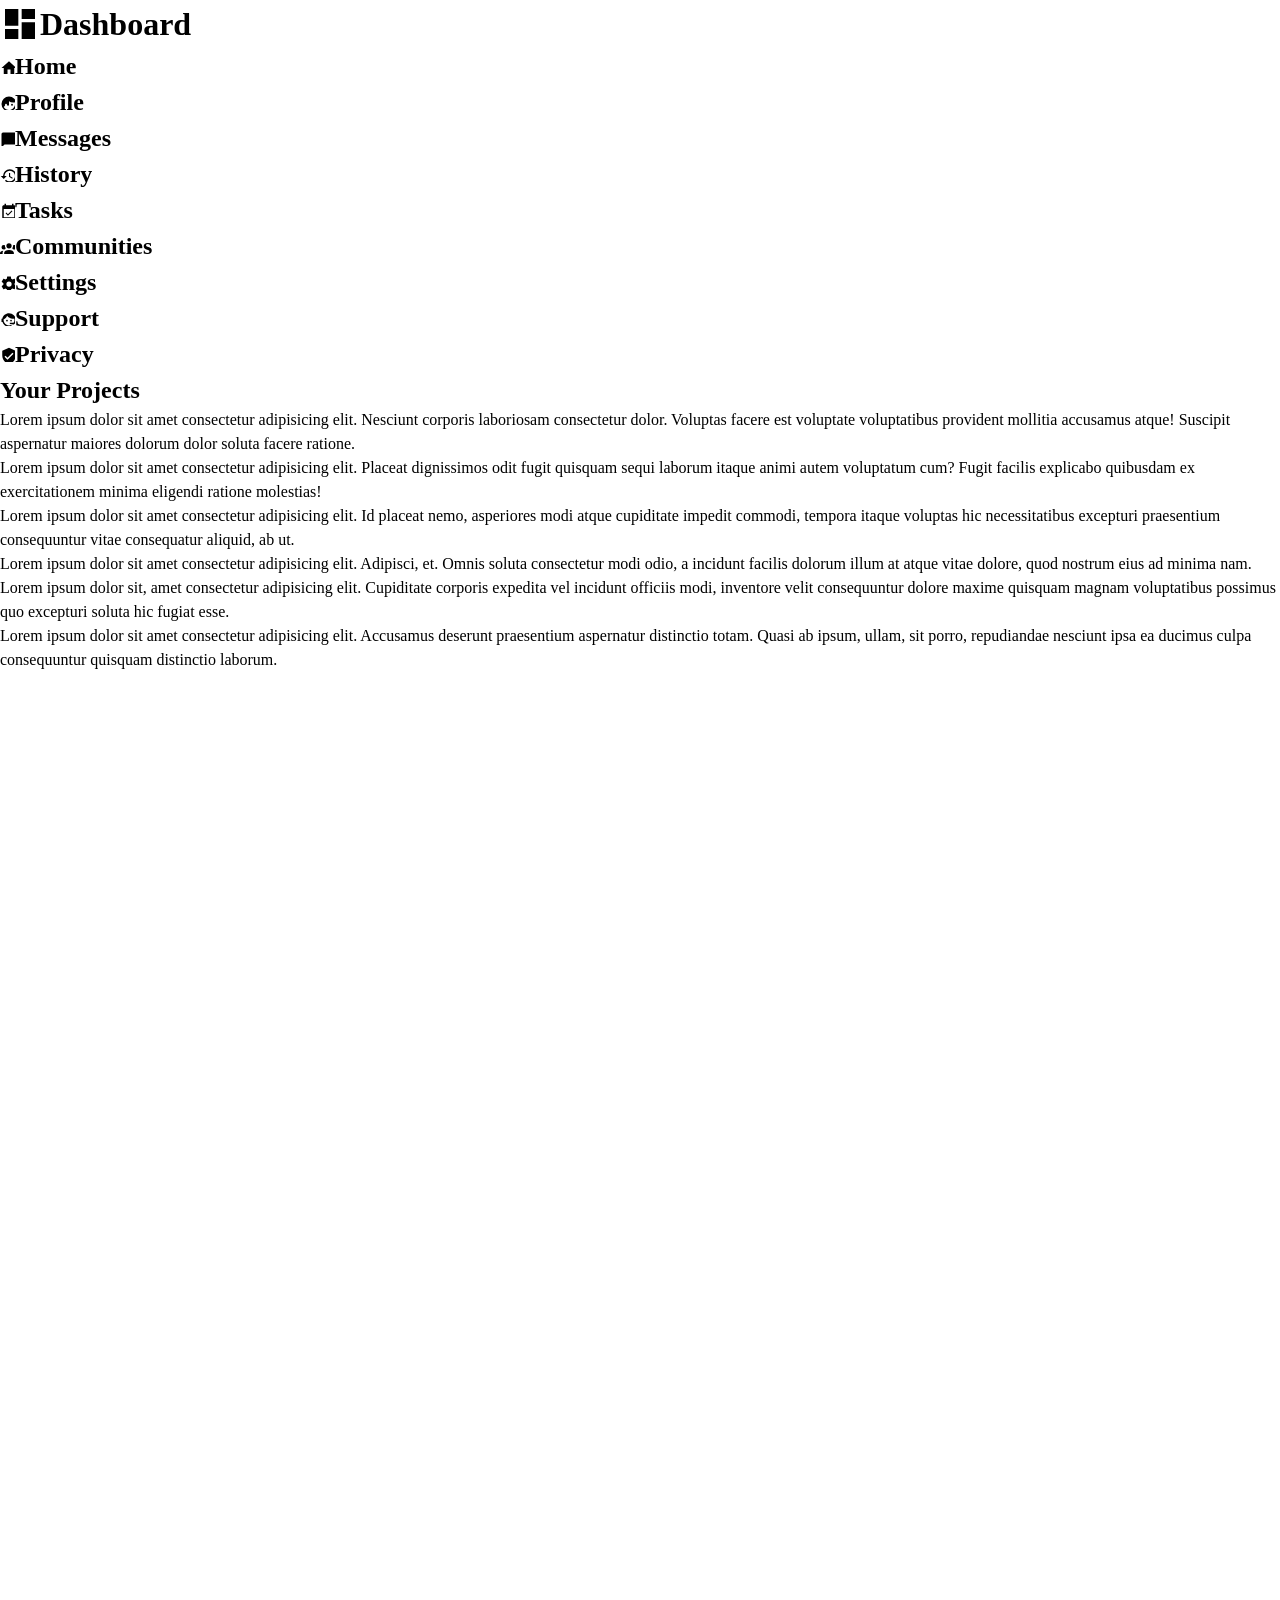
==== index.html @ d3def3c1 "Write sidebar html structure" ====
<!doctype html>
<html lang="en">
  <head>
    <meta charset="UTF-8" />
    <meta name="viewport" content="width=device-width, initial-scale=1.0" />
    <title>Admin Dashboard</title>
    <link rel="stylesheet" href="./styles/style.css" />
    <script src="scripts/script.js" defer></script>
  </head>
  <body>
    <div class="sidebar">
      <div>
        <svg
          viewBox="0 0 24 24"
          class="dashboard-icon"
          width="40px"
          height="40px"
        >
          <use href="#logo"></use>
        </svg>
        <h1>Dashboard</h1>
      </div>
      <div>
        <svg viewBox="0 0 20 20" class="icon" width="15px" height="15px">
          <use href="#home-icon"></use>
        </svg>
        <h2>Home</h2>
      </div>
      <div>
        <svg viewBox="0 0 20 20" class="icon" width="15px" height="15px">
          <use href="#profile-icon"></use>
        </svg>
        <h2>Profile</h2>
      </div>
      <div>
        <svg viewBox="0 0 20 20" class="icon" width="15px" height="15px">
          <use href="#messages-icon"></use>
        </svg>
        <h2>Messages</h2>
      </div>
      <div>
        <svg viewBox="0 0 20 20" class="icon" width="15px" height="15px">
          <use href="#history-icon"></use>
        </svg>
        <h2>History</h2>
      </div>
      <div>
        <svg viewBox="0 0 20 20" class="icon" width="15px" height="15px">
          <use href="#tasks-icon"></use>
        </svg>
        <h2>Tasks</h2>
      </div>
      <div>
        <svg viewBox="0 0 20 20" class="icon" width="15px" height="15px">
          <use href="#communities-icon"></use>
        </svg>
        <h2>Communities</h2>
      </div>
      <div>
        <svg viewBox="0 0 20 20" class="icon" width="15px" height="15px">
          <use href="#settings-icon"></use>
        </svg>
        <h2>Settings</h2>
      </div>
      <div>
        <svg viewBox="0 0 20 20" class="icon" width="15px" height="15px">
          <use href="#support-icon"></use>
        </svg>
        <h2>Support</h2>
      </div>
      <div>
        <svg viewBox="0 0 20 20" class="icon" width="15px" height="15px">
          <use href="#privacy-icon"></use>
        </svg>
        <h2>Privacy</h2>
      </div>
    </div>
    <div class="header"></div>
    <div class="main">
      <div class="left-side">
        <h2>Your Projects</h2>
        <div>
          Lorem ipsum dolor sit amet consectetur adipisicing elit. Nesciunt
          corporis laboriosam consectetur dolor. Voluptas facere est voluptate
          voluptatibus provident mollitia accusamus atque! Suscipit aspernatur
          maiores dolorum dolor soluta facere ratione.
        </div>
        <div>
          Lorem ipsum dolor sit amet consectetur adipisicing elit. Placeat
          dignissimos odit fugit quisquam sequi laborum itaque animi autem
          voluptatum cum? Fugit facilis explicabo quibusdam ex exercitationem
          minima eligendi ratione molestias!
        </div>
        <div>
          Lorem ipsum dolor sit amet consectetur adipisicing elit. Id placeat
          nemo, asperiores modi atque cupiditate impedit commodi, tempora itaque
          voluptas hic necessitatibus excepturi praesentium consequuntur vitae
          consequatur aliquid, ab ut.
        </div>
        <div>
          Lorem ipsum dolor sit amet consectetur adipisicing elit. Adipisci, et.
          Omnis soluta consectetur modi odio, a incidunt facilis dolorum illum
          at atque vitae dolore, quod nostrum eius ad minima nam.
        </div>
        <div>
          Lorem ipsum dolor sit, amet consectetur adipisicing elit. Cupiditate
          corporis expedita vel incidunt officiis modi, inventore velit
          consequuntur dolore maxime quisquam magnam voluptatibus possimus quo
          excepturi soluta hic fugiat esse.
        </div>
        <div>
          Lorem ipsum dolor sit amet consectetur adipisicing elit. Accusamus
          deserunt praesentium aspernatur distinctio totam. Quasi ab ipsum,
          ullam, sit porro, repudiandae nesciunt ipsa ea ducimus culpa
          consequuntur quisquam distinctio laborum.
        </div>
      </div>
      <div class="right-side"></div>
    </div>
    <svg xmlns="http://www.w3.org/2000/svg" viewBox="0 0 24 24">
      <defs>
        <path
          id="logo"
          d="M13,3V9H21V3M13,21H21V11H13M3,21H11V15H3M3,13H11V3H3V13Z"
        />
        <path d="M10,20V14H14V20H19V12H22L12,3L2,12H5V20H10Z" id="home-icon" />
        <path
          d="M12,2A10,10 0 0,0 2,12A10,10 0 0,0 12,22A10,10 0 0,0 22,12A10,10 0 0,0 12,2M12,8.39C13.57,9.4 15.42,10 17.42,10C18.2,10 18.95,9.91 19.67,9.74C19.88,10.45 20,11.21 20,12C20,16.41 16.41,20 12,20C9,20 6.39,18.34 5,15.89L6.75,14V13A1.25,1.25 0 0,1 8,11.75A1.25,1.25 0 0,1 9.25,13V14H12M16,11.75A1.25,1.25 0 0,0 14.75,13A1.25,1.25 0 0,0 16,14.25A1.25,1.25 0 0,0 17.25,13A1.25,1.25 0 0,0 16,11.75Z"
          id="profile-icon"
        />
        <path
          d="M20,2H4A2,2 0 0,0 2,4V22L6,18H20A2,2 0 0,0 22,16V4C22,2.89 21.1,2 20,2Z"
          id="messages-icon"
        />
        <path
          d="M13.5,8H12V13L16.28,15.54L17,14.33L13.5,12.25V8M13,3A9,9 0 0,0 4,12H1L4.96,16.03L9,12H6A7,7 0 0,1 13,5A7,7 0 0,1 20,12A7,7 0 0,1 13,19C11.07,19 9.32,18.21 8.06,16.94L6.64,18.36C8.27,20 10.5,21 13,21A9,9 0 0,0 22,12A9,9 0 0,0 13,3"
          id="history-icon"
        />
        <path
          d="M19,19H5V8H19M19,3H18V1H16V3H8V1H6V3H5C3.89,3 3,3.9 3,5V19A2,2 0 0,0 5,21H19A2,2 0 0,0 21,19V5A2,2 0 0,0 19,3M16.53,11.06L15.47,10L10.59,14.88L8.47,12.76L7.41,13.82L10.59,17L16.53,11.06Z"
          id="tasks-icon"
        />
        <path
          d="M12,5.5A3.5,3.5 0 0,1 15.5,9A3.5,3.5 0 0,1 12,12.5A3.5,3.5 0 0,1 8.5,9A3.5,3.5 0 0,1 12,5.5M5,8C5.56,8 6.08,8.15 6.53,8.42C6.38,9.85 6.8,11.27 7.66,12.38C7.16,13.34 6.16,14 5,14A3,3 0 0,1 2,11A3,3 0 0,1 5,8M19,8A3,3 0 0,1 22,11A3,3 0 0,1 19,14C17.84,14 16.84,13.34 16.34,12.38C17.2,11.27 17.62,9.85 17.47,8.42C17.92,8.15 18.44,8 19,8M5.5,18.25C5.5,16.18 8.41,14.5 12,14.5C15.59,14.5 18.5,16.18 18.5,18.25V20H5.5V18.25M0,20V18.5C0,17.11 1.89,15.94 4.45,15.6C3.86,16.28 3.5,17.22 3.5,18.25V20H0M24,20H20.5V18.25C20.5,17.22 20.14,16.28 19.55,15.6C22.11,15.94 24,17.11 24,18.5V20Z"
          id="communities-icon"
        />
        <path
          d="M12,15.5A3.5,3.5 0 0,1 8.5,12A3.5,3.5 0 0,1 12,8.5A3.5,3.5 0 0,1 15.5,12A3.5,3.5 0 0,1 12,15.5M19.43,12.97C19.47,12.65 19.5,12.33 19.5,12C19.5,11.67 19.47,11.34 19.43,11L21.54,9.37C21.73,9.22 21.78,8.95 21.66,8.73L19.66,5.27C19.54,5.05 19.27,4.96 19.05,5.05L16.56,6.05C16.04,5.66 15.5,5.32 14.87,5.07L14.5,2.42C14.46,2.18 14.25,2 14,2H10C9.75,2 9.54,2.18 9.5,2.42L9.13,5.07C8.5,5.32 7.96,5.66 7.44,6.05L4.95,5.05C4.73,4.96 4.46,5.05 4.34,5.27L2.34,8.73C2.21,8.95 2.27,9.22 2.46,9.37L4.57,11C4.53,11.34 4.5,11.67 4.5,12C4.5,12.33 4.53,12.65 4.57,12.97L2.46,14.63C2.27,14.78 2.21,15.05 2.34,15.27L4.34,18.73C4.46,18.95 4.73,19.03 4.95,18.95L7.44,17.94C7.96,18.34 8.5,18.68 9.13,18.93L9.5,21.58C9.54,21.82 9.75,22 10,22H14C14.25,22 14.46,21.82 14.5,21.58L14.87,18.93C15.5,18.67 16.04,18.34 16.56,17.94L19.05,18.95C19.27,19.03 19.54,18.95 19.66,18.73L21.66,15.27C21.78,15.05 21.73,14.78 21.54,14.63L19.43,12.97Z"
          id="settings-icon"
        />
        <path
          d="M18.72,14.76C19.07,13.91 19.26,13 19.26,12C19.26,11.28 19.15,10.59 18.96,9.95C18.31,10.1 17.63,10.18 16.92,10.18C13.86,10.18 11.15,8.67 9.5,6.34C8.61,8.5 6.91,10.26 4.77,11.22C4.73,11.47 4.73,11.74 4.73,12A7.27,7.27 0 0,0 12,19.27C13.05,19.27 14.06,19.04 14.97,18.63C15.54,19.72 15.8,20.26 15.78,20.26C14.14,20.81 12.87,21.08 12,21.08C9.58,21.08 7.27,20.13 5.57,18.42C4.53,17.38 3.76,16.11 3.33,14.73H2V10.18H3.09C3.93,6.04 7.6,2.92 12,2.92C14.4,2.92 16.71,3.87 18.42,5.58C19.69,6.84 20.54,8.45 20.89,10.18H22V14.67H22V14.69L22,14.73H21.94L18.38,18L13.08,17.4V15.73H17.91L18.72,14.76M9.27,11.77C9.57,11.77 9.86,11.89 10.07,12.11C10.28,12.32 10.4,12.61 10.4,12.91C10.4,13.21 10.28,13.5 10.07,13.71C9.86,13.92 9.57,14.04 9.27,14.04C8.64,14.04 8.13,13.54 8.13,12.91C8.13,12.28 8.64,11.77 9.27,11.77M14.72,11.77C15.35,11.77 15.85,12.28 15.85,12.91C15.85,13.54 15.35,14.04 14.72,14.04C14.09,14.04 13.58,13.54 13.58,12.91A1.14,1.14 0 0,1 14.72,11.77Z"
          id="support-icon"
        />
        <path
          d="M10,17L6,13L7.41,11.59L10,14.17L16.59,7.58L18,9M12,1L3,5V11C3,16.55 6.84,21.74 12,23C17.16,21.74 21,16.55 21,11V5L12,1Z"
          id="privacy-icon"
        />
      </defs>
    </svg>
  </body>
</html>
---- styles/style.css ----
/*
  Josh's Custom CSS Reset
  https://www.joshwcomeau.com/css/custom-css-reset/
*/

*,
*::before,
*::after {
  box-sizing: border-box;
}

*:not(dialog) {
  margin: 0;
}

@media (prefers-reduced-motion: no-preference) {
  html {
    interpolate-size: allow-keywords;
  }
}

body {
  line-height: 1.5;
  -webkit-font-smoothing: antialiased;
}

img,
picture,
video,
canvas,
svg {
  display: block;
  max-width: 100%;
}

input,
button,
textarea,
select {
  font: inherit;
}

p,
h1,
h2,
h3,
h4,
h5,
h6 {
  overflow-wrap: break-word;
  hyphens: auto;
}

p {
  text-wrap: pretty;
}

h1,
h2,
h3,
h4,
h5,
h6 {
  text-wrap: balance;
}

ul[role="list"],
ol[role="list"] {
  padding-inline: 0;
  list-style: none;
}

#root,
#__next {
  isolation: isolate;
}

.sidebar {
  div {
    display: flex;
    align-items: center;
  }
}
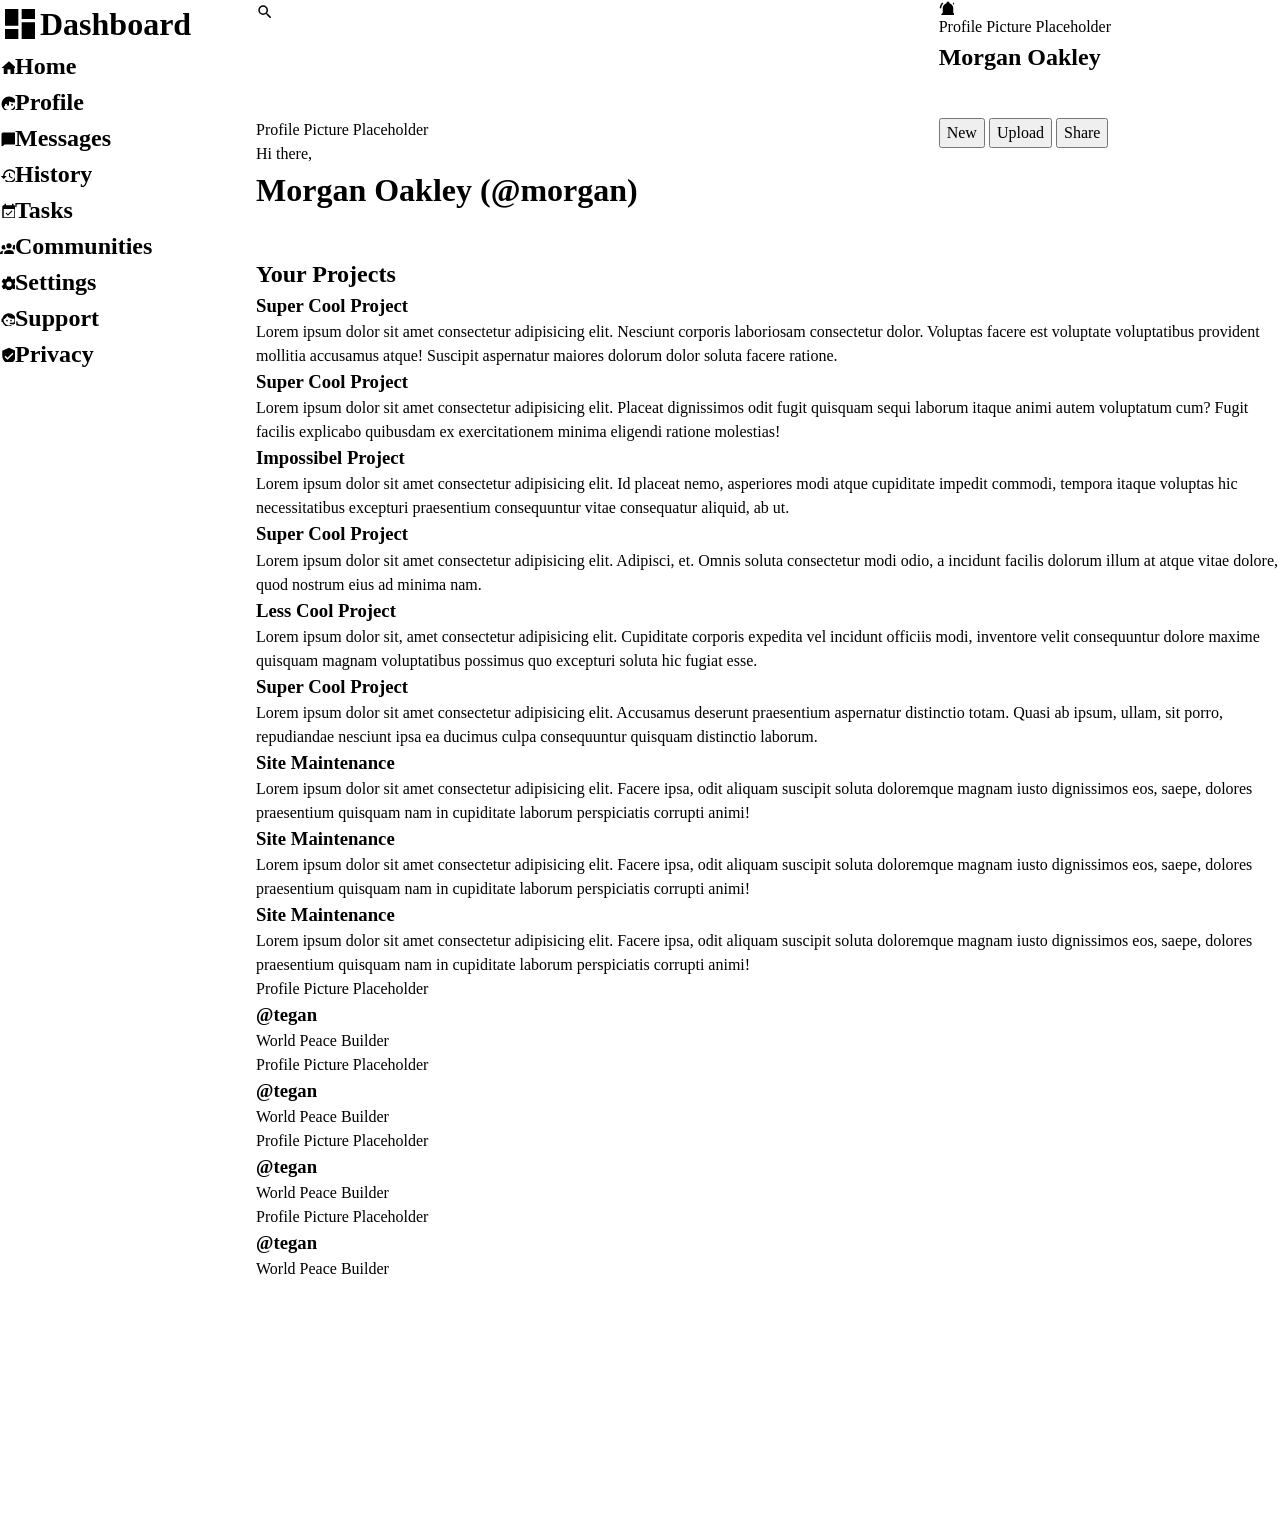
==== commit 715c785c: "Finish placing html elements" ====
--- a/index.html
+++ b/index.html
@@ -75,47 +75,110 @@
         <h2>Privacy</h2>
       </div>
     </div>
-    <div class="header"></div>
+    <div class="header">
+      <div>
+        <label for="search"
+          ><svg viewBox="0 0 20 20" width="15px" height="15px">
+            <use href="#magnify-icon"></use></svg></label
+        ><input type="search" id="search" />
+      </div>
+      <div>
+        <svg viewBox="0 0 20 20" width="15px" height="15px">
+          <use href="#notification-icon"></use>
+        </svg>
+        <div class="profile-picture-small">Profile Picture Placeholder</div>
+        <h2>Morgan Oakley</h2>
+      </div>
+      <div>
+        <div class="profile-picture-big">Profile Picture Placeholder</div>
+        <div>
+          <p>Hi there,
+            <h1>Morgan Oakley (@morgan)</h1>
+          </p>
+        </div>
+      </div>
+      <div>
+        <button type="button">New</button>
+        <button type="button">Upload</button>
+        <button type="button">Share</button>
+      </div>
+    </div>
     <div class="main">
-      <div class="left-side">
+      <div class="projects">
         <h2>Your Projects</h2>
         <div>
+          <h3>Super Cool Project</h3>
           Lorem ipsum dolor sit amet consectetur adipisicing elit. Nesciunt
           corporis laboriosam consectetur dolor. Voluptas facere est voluptate
           voluptatibus provident mollitia accusamus atque! Suscipit aspernatur
           maiores dolorum dolor soluta facere ratione.
         </div>
         <div>
+          <h3>Super Cool Project</h3>
           Lorem ipsum dolor sit amet consectetur adipisicing elit. Placeat
           dignissimos odit fugit quisquam sequi laborum itaque animi autem
           voluptatum cum? Fugit facilis explicabo quibusdam ex exercitationem
           minima eligendi ratione molestias!
         </div>
         <div>
+          <h3>Impossibel Project</h3>
           Lorem ipsum dolor sit amet consectetur adipisicing elit. Id placeat
           nemo, asperiores modi atque cupiditate impedit commodi, tempora itaque
           voluptas hic necessitatibus excepturi praesentium consequuntur vitae
           consequatur aliquid, ab ut.
         </div>
         <div>
+          <h3>Super Cool Project</h3>
           Lorem ipsum dolor sit amet consectetur adipisicing elit. Adipisci, et.
           Omnis soluta consectetur modi odio, a incidunt facilis dolorum illum
           at atque vitae dolore, quod nostrum eius ad minima nam.
         </div>
         <div>
+          <h3>Less Cool Project</h3>
           Lorem ipsum dolor sit, amet consectetur adipisicing elit. Cupiditate
           corporis expedita vel incidunt officiis modi, inventore velit
           consequuntur dolore maxime quisquam magnam voluptatibus possimus quo
           excepturi soluta hic fugiat esse.
         </div>
         <div>
+          <h3>Super Cool Project</h3>
           Lorem ipsum dolor sit amet consectetur adipisicing elit. Accusamus
           deserunt praesentium aspernatur distinctio totam. Quasi ab ipsum,
           ullam, sit porro, repudiandae nesciunt ipsa ea ducimus culpa
           consequuntur quisquam distinctio laborum.
         </div>
       </div>
-      <div class="right-side"></div>
+        <div class="Announcements">
+          <div><h3>Site Maintenance</h3>
+          <p>Lorem ipsum dolor sit amet consectetur adipisicing elit. Facere ipsa, odit aliquam suscipit soluta doloremque magnam iusto dignissimos eos, saepe, dolores praesentium quisquam nam in cupiditate laborum perspiciatis corrupti animi!</p></div>
+          <div><h3>Site Maintenance</h3>
+          <p>Lorem ipsum dolor sit amet consectetur adipisicing elit. Facere ipsa, odit aliquam suscipit soluta doloremque magnam iusto dignissimos eos, saepe, dolores praesentium quisquam nam in cupiditate laborum perspiciatis corrupti animi!</p></div>
+        <div><h3>Site Maintenance</h3>
+          <p>Lorem ipsum dolor sit amet consectetur adipisicing elit. Facere ipsa, odit aliquam suscipit soluta doloremque magnam iusto dignissimos eos, saepe, dolores praesentium quisquam nam in cupiditate laborum perspiciatis corrupti animi!</p></div>
+        </div>
+        <div class="Trending">
+          <div>
+            <div class="profile-picture-small">Profile Picture Placeholder</div>
+            <h3>@tegan</h3>
+            <p>World Peace Builder</p>
+          </div>
+          <div>
+            <div class="profile-picture-small">Profile Picture Placeholder</div>
+            <h3>@tegan</h3>
+            <p>World Peace Builder</p>
+          </div>
+          <div>
+            <div class="profile-picture-small">Profile Picture Placeholder</div>
+            <h3>@tegan</h3>
+            <p>World Peace Builder</p>
+          </div>
+          <div>
+            <div class="profile-picture-small">Profile Picture Placeholder</div>
+            <h3>@tegan</h3>
+            <p>World Peace Builder</p>
+          </div>
+        </div>
+      <div class="reccomendations"></div>
     </div>
     <svg xmlns="http://www.w3.org/2000/svg" viewBox="0 0 24 24">
       <defs>
@@ -155,6 +218,14 @@
         <path
           d="M10,17L6,13L7.41,11.59L10,14.17L16.59,7.58L18,9M12,1L3,5V11C3,16.55 6.84,21.74 12,23C17.16,21.74 21,16.55 21,11V5L12,1Z"
           id="privacy-icon"
+        />
+        <path
+          d="M21,19V20H3V19L5,17V11C5,7.9 7.03,5.17 10,4.29C10,4.19 10,4.1 10,4A2,2 0 0,1 12,2A2,2 0 0,1 14,4C14,4.1 14,4.19 14,4.29C16.97,5.17 19,7.9 19,11V17L21,19M14,21A2,2 0 0,1 12,23A2,2 0 0,1 10,21M19.75,3.19L18.33,4.61C20.04,6.3 21,8.6 21,11H23C23,8.07 21.84,5.25 19.75,3.19M1,11H3C3,8.6 3.96,6.3 5.67,4.61L4.25,3.19C2.16,5.25 1,8.07 1,11Z"
+          id="notification-icon"
+        />
+        <path
+          d="M9.5,3A6.5,6.5 0 0,1 16,9.5C16,11.11 15.41,12.59 14.44,13.73L14.71,14H15.5L20.5,19L19,20.5L14,15.5V14.71L13.73,14.44C12.59,15.41 11.11,16 9.5,16A6.5,6.5 0 0,1 3,9.5A6.5,6.5 0 0,1 9.5,3M9.5,5C7,5 5,7 5,9.5C5,12 7,14 9.5,14C12,14 14,12 14,9.5C14,7 12,5 9.5,5Z"
+          id="magnify-icon"
         />
       </defs>
     </svg>
--- a/styles/style.css
+++ b/styles/style.css
@@ -2,6 +2,8 @@
   Josh's Custom CSS Reset
   https://www.joshwcomeau.com/css/custom-css-reset/
 */
+:root {
+}
 
 *,
 *::before,
@@ -75,9 +77,39 @@
   isolation: isolate;
 }
 
+body {
+  display: grid;
+  grid-template: 1fr 4fr / 1fr 4fr;
+  grid-template-areas:
+    "sidebar header"
+    "sidebar main";
+}
+
+.header {
+  grid-area: header;
+  display: grid;
+  grid-template-columns: 2fr 1fr;
+  input[type="search"] {
+    width: 60%;
+    border-radius: 1rem;
+    outline: none;
+    border: none;
+    background-color:;
+  }
+  label {
+    display: inline-block;
+    margin-right: 10px;
+  }
+}
+
 .sidebar {
+  grid-area: sidebar;
   div {
     display: flex;
     align-items: center;
   }
 }
+
+.main {
+  grid-area: main;
+}
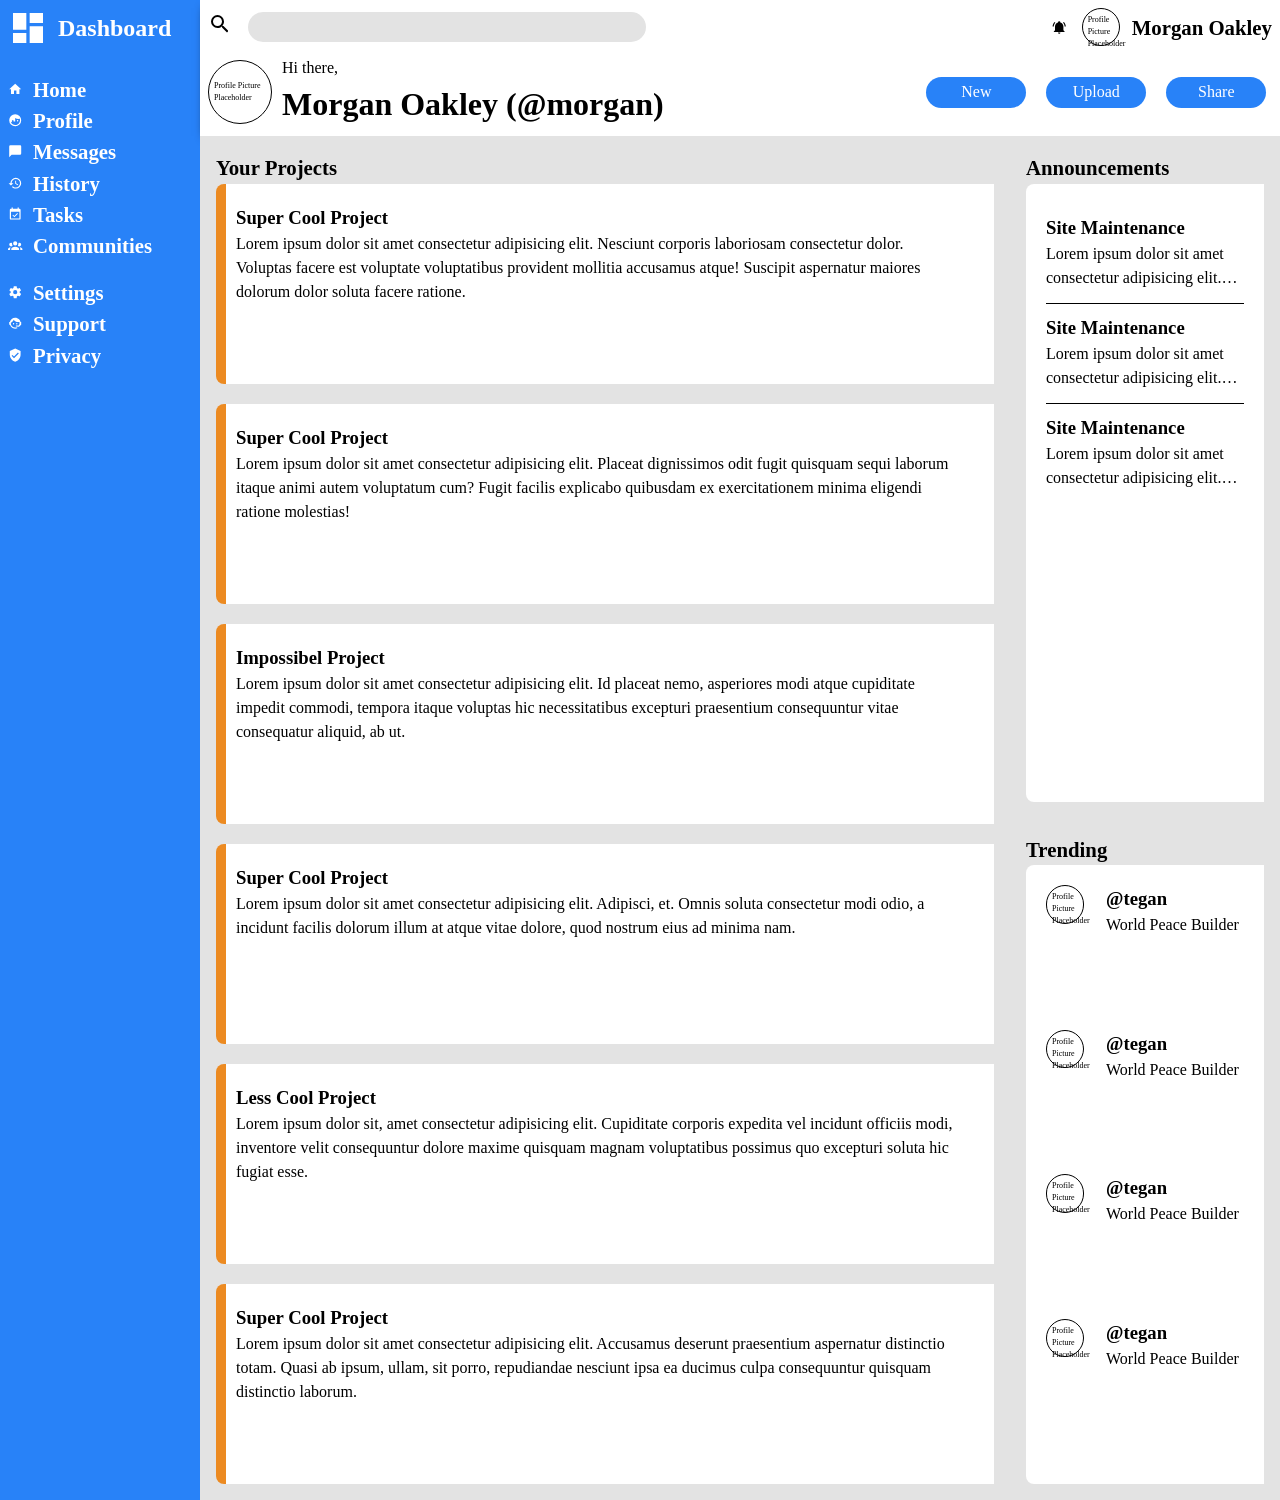
==== commit 8628ace2: "Finish styling project" ====
--- a/index.html
+++ b/index.html
@@ -10,80 +10,86 @@
   <body>
     <div class="sidebar">
       <div>
-        <svg
-          viewBox="0 0 24 24"
-          class="dashboard-icon"
-          width="40px"
-          height="40px"
-        >
-          <use href="#logo"></use>
-        </svg>
-        <h1>Dashboard</h1>
-      </div>
-      <div>
-        <svg viewBox="0 0 20 20" class="icon" width="15px" height="15px">
-          <use href="#home-icon"></use>
-        </svg>
-        <h2>Home</h2>
-      </div>
-      <div>
-        <svg viewBox="0 0 20 20" class="icon" width="15px" height="15px">
-          <use href="#profile-icon"></use>
-        </svg>
-        <h2>Profile</h2>
-      </div>
-      <div>
-        <svg viewBox="0 0 20 20" class="icon" width="15px" height="15px">
-          <use href="#messages-icon"></use>
-        </svg>
-        <h2>Messages</h2>
-      </div>
-      <div>
-        <svg viewBox="0 0 20 20" class="icon" width="15px" height="15px">
-          <use href="#history-icon"></use>
-        </svg>
-        <h2>History</h2>
-      </div>
-      <div>
-        <svg viewBox="0 0 20 20" class="icon" width="15px" height="15px">
-          <use href="#tasks-icon"></use>
-        </svg>
-        <h2>Tasks</h2>
-      </div>
-      <div>
-        <svg viewBox="0 0 20 20" class="icon" width="15px" height="15px">
-          <use href="#communities-icon"></use>
-        </svg>
-        <h2>Communities</h2>
-      </div>
-      <div>
-        <svg viewBox="0 0 20 20" class="icon" width="15px" height="15px">
-          <use href="#settings-icon"></use>
-        </svg>
-        <h2>Settings</h2>
-      </div>
-      <div>
-        <svg viewBox="0 0 20 20" class="icon" width="15px" height="15px">
-          <use href="#support-icon"></use>
-        </svg>
-        <h2>Support</h2>
-      </div>
-      <div>
-        <svg viewBox="0 0 20 20" class="icon" width="15px" height="15px">
-          <use href="#privacy-icon"></use>
-        </svg>
-        <h2>Privacy</h2>
+        <div>
+          <svg
+            viewBox="0 0 24 24"
+            class="dashboard-icon"
+            width="40px"
+            height="40px"
+          >
+            <use href="#logo"></use>
+          </svg>
+          <h1>Dashboard</h1>
+        </div>
+      </div>
+      <div>
+        <div>
+          <svg viewBox="0 0 25 25" class="icon" width="15px" height="15px">
+            <use href="#home-icon"></use>
+          </svg>
+          <h2>Home</h2>
+        </div>
+        <div>
+          <svg viewBox="0 0 25 25" class="icon" width="15px" height="15px">
+            <use href="#profile-icon"></use>
+          </svg>
+          <h2>Profile</h2>
+        </div>
+        <div>
+          <svg viewBox="0 0 25 25" class="icon" width="15px" height="15px">
+            <use href="#messages-icon"></use>
+          </svg>
+          <h2>Messages</h2>
+        </div>
+        <div>
+          <svg viewBox="0 0 25 25" class="icon" width="15px" height="15px">
+            <use href="#history-icon"></use>
+          </svg>
+          <h2>History</h2>
+        </div>
+        <div>
+          <svg viewBox="0 0 25 25" class="icon" width="15px" height="15px">
+            <use href="#tasks-icon"></use>
+          </svg>
+          <h2>Tasks</h2>
+        </div>
+        <div>
+          <svg viewBox="0 0 25 25" class="icon" width="15px" height="15px">
+            <use href="#communities-icon"></use>
+          </svg>
+          <h2>Communities</h2>
+        </div>
+      </div>
+      <div>
+        <div>
+          <svg viewBox="0 0 25 25" class="icon" width="15px" height="15px">
+            <use href="#settings-icon"></use>
+          </svg>
+          <h2>Settings</h2>
+        </div>
+        <div>
+          <svg viewBox="0 0 25 25" class="icon" width="15px" height="15px">
+            <use href="#support-icon"></use>
+          </svg>
+          <h2>Support</h2>
+        </div>
+        <div>
+          <svg viewBox="0 0 25 25" class="icon" width="15px" height="15px">
+            <use href="#privacy-icon"></use>
+          </svg>
+          <h2>Privacy</h2>
+        </div>
       </div>
     </div>
     <div class="header">
-      <div>
+      <div class="search-div">
         <label for="search"
-          ><svg viewBox="0 0 20 20" width="15px" height="15px">
+          ><svg viewBox="0 0 20 30" width="20px" height="30px">
             <use href="#magnify-icon"></use></svg></label
         ><input type="search" id="search" />
       </div>
-      <div>
-        <svg viewBox="0 0 20 20" width="15px" height="15px">
+      <div class="header-notif-profile-section">
+        <svg viewBox="0 0 25 25" width="15px" height="15px">
           <use href="#notification-icon"></use>
         </svg>
         <div class="profile-picture-small">Profile Picture Placeholder</div>
@@ -97,90 +103,106 @@
           </p>
         </div>
       </div>
-      <div>
+      <div class="header-button-section">
         <button type="button">New</button>
         <button type="button">Upload</button>
         <button type="button">Share</button>
       </div>
     </div>
     <div class="main">
-      <div class="projects">
+      <div class="projects-section">
         <h2>Your Projects</h2>
-        <div>
-          <h3>Super Cool Project</h3>
-          Lorem ipsum dolor sit amet consectetur adipisicing elit. Nesciunt
-          corporis laboriosam consectetur dolor. Voluptas facere est voluptate
-          voluptatibus provident mollitia accusamus atque! Suscipit aspernatur
-          maiores dolorum dolor soluta facere ratione.
-        </div>
-        <div>
-          <h3>Super Cool Project</h3>
-          Lorem ipsum dolor sit amet consectetur adipisicing elit. Placeat
-          dignissimos odit fugit quisquam sequi laborum itaque animi autem
-          voluptatum cum? Fugit facilis explicabo quibusdam ex exercitationem
-          minima eligendi ratione molestias!
-        </div>
-        <div>
-          <h3>Impossibel Project</h3>
-          Lorem ipsum dolor sit amet consectetur adipisicing elit. Id placeat
-          nemo, asperiores modi atque cupiditate impedit commodi, tempora itaque
-          voluptas hic necessitatibus excepturi praesentium consequuntur vitae
-          consequatur aliquid, ab ut.
-        </div>
-        <div>
-          <h3>Super Cool Project</h3>
-          Lorem ipsum dolor sit amet consectetur adipisicing elit. Adipisci, et.
-          Omnis soluta consectetur modi odio, a incidunt facilis dolorum illum
-          at atque vitae dolore, quod nostrum eius ad minima nam.
-        </div>
-        <div>
-          <h3>Less Cool Project</h3>
-          Lorem ipsum dolor sit, amet consectetur adipisicing elit. Cupiditate
-          corporis expedita vel incidunt officiis modi, inventore velit
-          consequuntur dolore maxime quisquam magnam voluptatibus possimus quo
-          excepturi soluta hic fugiat esse.
-        </div>
-        <div>
-          <h3>Super Cool Project</h3>
-          Lorem ipsum dolor sit amet consectetur adipisicing elit. Accusamus
-          deserunt praesentium aspernatur distinctio totam. Quasi ab ipsum,
-          ullam, sit porro, repudiandae nesciunt ipsa ea ducimus culpa
-          consequuntur quisquam distinctio laborum.
-        </div>
-      </div>
-        <div class="Announcements">
-          <div><h3>Site Maintenance</h3>
-          <p>Lorem ipsum dolor sit amet consectetur adipisicing elit. Facere ipsa, odit aliquam suscipit soluta doloremque magnam iusto dignissimos eos, saepe, dolores praesentium quisquam nam in cupiditate laborum perspiciatis corrupti animi!</p></div>
-          <div><h3>Site Maintenance</h3>
-          <p>Lorem ipsum dolor sit amet consectetur adipisicing elit. Facere ipsa, odit aliquam suscipit soluta doloremque magnam iusto dignissimos eos, saepe, dolores praesentium quisquam nam in cupiditate laborum perspiciatis corrupti animi!</p></div>
-        <div><h3>Site Maintenance</h3>
-          <p>Lorem ipsum dolor sit amet consectetur adipisicing elit. Facere ipsa, odit aliquam suscipit soluta doloremque magnam iusto dignissimos eos, saepe, dolores praesentium quisquam nam in cupiditate laborum perspiciatis corrupti animi!</p></div>
-        </div>
-        <div class="Trending">
-          <div>
-            <div class="profile-picture-small">Profile Picture Placeholder</div>
-            <h3>@tegan</h3>
-            <p>World Peace Builder</p>
-          </div>
-          <div>
-            <div class="profile-picture-small">Profile Picture Placeholder</div>
-            <h3>@tegan</h3>
-            <p>World Peace Builder</p>
-          </div>
-          <div>
-            <div class="profile-picture-small">Profile Picture Placeholder</div>
-            <h3>@tegan</h3>
-            <p>World Peace Builder</p>
-          </div>
-          <div>
-            <div class="profile-picture-small">Profile Picture Placeholder</div>
-            <h3>@tegan</h3>
-            <p>World Peace Builder</p>
+        <div class="projects">
+          <div>
+            <h3>Super Cool Project</h3>
+            Lorem ipsum dolor sit amet consectetur adipisicing elit. Nesciunt
+            corporis laboriosam consectetur dolor. Voluptas facere est voluptate
+            voluptatibus provident mollitia accusamus atque! Suscipit aspernatur
+            maiores dolorum dolor soluta facere ratione.
+          </div>
+          <div>
+            <h3>Super Cool Project</h3>
+            Lorem ipsum dolor sit amet consectetur adipisicing elit. Placeat
+            dignissimos odit fugit quisquam sequi laborum itaque animi autem
+            voluptatum cum? Fugit facilis explicabo quibusdam ex exercitationem
+            minima eligendi ratione molestias!
+          </div>
+          <div>
+            <h3>Impossibel Project</h3>
+            Lorem ipsum dolor sit amet consectetur adipisicing elit. Id placeat
+            nemo, asperiores modi atque cupiditate impedit commodi, tempora itaque
+            voluptas hic necessitatibus excepturi praesentium consequuntur vitae
+            consequatur aliquid, ab ut.
+          </div>
+          <div>
+            <h3>Super Cool Project</h3>
+            Lorem ipsum dolor sit amet consectetur adipisicing elit. Adipisci, et.
+            Omnis soluta consectetur modi odio, a incidunt facilis dolorum illum
+            at atque vitae dolore, quod nostrum eius ad minima nam.
+          </div>
+          <div>
+            <h3>Less Cool Project</h3>
+            Lorem ipsum dolor sit, amet consectetur adipisicing elit. Cupiditate
+            corporis expedita vel incidunt officiis modi, inventore velit
+            consequuntur dolore maxime quisquam magnam voluptatibus possimus quo
+            excepturi soluta hic fugiat esse.
+          </div>
+          <div>
+            <h3>Super Cool Project</h3>
+            Lorem ipsum dolor sit amet consectetur adipisicing elit. Accusamus
+            deserunt praesentium aspernatur distinctio totam. Quasi ab ipsum,
+            ullam, sit porro, repudiandae nesciunt ipsa ea ducimus culpa
+            consequuntur quisquam distinctio laborum.
+          </div>
+        </div>
+      </div>
+        <div class="announcements-section">
+          <h2>Announcements</h2>
+          <div class="announcements">
+            <div><h3>Site Maintenance</h3>
+            <p>Lorem ipsum dolor sit amet consectetur adipisicing elit. Facere ipsa, odit aliquam suscipit soluta doloremque magnam iusto dignissimos eos, saepe, dolores praesentium quisquam nam in cupiditate laborum perspiciatis corrupti animi!</p></div>
+            <div><h3>Site Maintenance</h3>
+            <p>Lorem ipsum dolor sit amet consectetur adipisicing elit. Facere ipsa, odit aliquam suscipit soluta doloremque magnam iusto dignissimos eos, saepe, dolores praesentium quisquam nam in cupiditate laborum perspiciatis corrupti animi!</p></div>
+            <div><h3>Site Maintenance</h3>
+            <p>Lorem ipsum dolor sit amet consectetur adipisicing elit. Facere ipsa, odit aliquam suscipit soluta doloremque magnam iusto dignissimos eos, saepe, dolores praesentium quisquam nam in cupiditate laborum perspiciatis corrupti animi!</p></div>
+          </div>
+        </div>
+        <div class="trending-section">
+          <h2>Trending</h2>
+          <div class="trending">
+            <div>
+              <div class="profile-picture-small">Profile Picture Placeholder</div>
+              <div>
+                <h3>@tegan</h3>
+                <p>World Peace Builder</p>
+              </div>
+            </div>
+            <div>
+              <div class="profile-picture-small">Profile Picture Placeholder</div>
+              <div>
+                <h3>@tegan</h3>
+                <p>World Peace Builder</p>
+              </div>
+            </div>
+            <div>
+              <div class="profile-picture-small">Profile Picture Placeholder</div>
+              <div>
+                <h3>@tegan</h3>
+                <p>World Peace Builder</p>
+              </div>
+            </div>
+            <div>
+              <div class="profile-picture-small">Profile Picture Placeholder</div>
+              <div>
+                <h3>@tegan</h3>
+                <p>World Peace Builder</p>
+              </div>
+            </div>
           </div>
         </div>
       <div class="reccomendations"></div>
     </div>
-    <svg xmlns="http://www.w3.org/2000/svg" viewBox="0 0 24 24">
+    <svg xmlns="http://www.w3.org/2000/svg">
       <defs>
         <path
           id="logo"
--- a/styles/style.css
+++ b/styles/style.css
@@ -3,6 +3,17 @@
   https://www.joshwcomeau.com/css/custom-css-reset/
 */
 :root {
+  --rounded-corners: 1rem;
+  --color-grey: #e3e3e3;
+  --color-white: #ffffff;
+  --color-black: #000000;
+  --color-blue: #2882f8;
+  --color-light-blue: #68a9fd;
+  --color-orange: #ec8a21;
+  --elem-padding: 0.2rem;
+  --box-padding: 0.5rem;
+  --fs-big: clamp(1.2rem, 1rem + 0.8vw, 1.5rem);
+  --fs-medium: clamp(1rem, 0.8rem + 0.8vw, 1.3rem);
 }
 
 *,
@@ -79,37 +90,183 @@
 
 body {
   display: grid;
-  grid-template: 1fr 4fr / 1fr 4fr;
+  grid-template: auto 1fr / 200px 1fr;
   grid-template-areas:
     "sidebar header"
     "sidebar main";
 }
 
 .header {
+  padding: var(--box-padding);
   grid-area: header;
   display: grid;
-  grid-template-columns: 2fr 1fr;
+  grid-template-columns: minmax(300px, 2fr) 1fr;
+  gap: 10px;
+  align-items: center;
+  box-shadow: 2px 4px 10px -4px var(--color-black);
+  .search-div {
+    display: grid;
+    grid-template-columns: 20px 1fr;
+    align-items: center;
+    justify-content: start;
+    gap: 20px;
+  }
   input[type="search"] {
     width: 60%;
     border-radius: 1rem;
+    border: none;
+    background-color: var(--color-grey);
+    padding: var(--elem-padding);
+    color: var(--color-white);
+  }
+  input[type="search"]:focus {
+    border: 2px solid var(--color-black);
     outline: none;
-    border: none;
-    background-color:;
-  }
-  label {
-    display: inline-block;
-    margin-right: 10px;
+  }
+  .header-notif-profile-section {
+    display: grid;
+    grid-template-columns: 20px 40px max-content;
+    align-items: center;
+    justify-content: end;
+    gap: 10px;
+  }
+  .header-notif-profile-section + div {
+    display: grid;
+    grid-template-columns: repeat(auto-fit, minmax(50px, auto));
+    align-items: center;
+    justify-content: start;
+    gap: 10px;
+  }
+  .header-button-section {
+    display: grid;
+    align-content: center;
+    justify-content: center;
+    gap: 20px;
+    grid-template-columns: repeat(3, minmax(50px, 100px));
+    button {
+      background-color: var(--color-blue);
+      color: var(--color-white);
+      border-radius: 1rem;
+      outline: none;
+      border: none;
+      padding: var(--elem-padding);
+    }
+    button:hover {
+      background-color: var(--color-light-blue);
+    }
   }
 }
 
 .sidebar {
+  background-color: var(--color-blue);
   grid-area: sidebar;
-  div {
+  color: var(--color-white);
+  display: grid;
+  row-gap: 1rem;
+  grid-template-rows: 50px max-content max-content;
+  padding: var(--box-padding);
+  div > div {
     display: flex;
     align-items: center;
+    gap: 10px;
+  }
+  svg {
+    fill: var(--color-white);
+  }
+
+  h1 {
+    font-size: var(--fs-big);
   }
 }
 
 .main {
   grid-area: main;
-}
+  display: grid;
+  grid-template: 1fr 1fr / 3fr 1fr;
+  background-color: var(--color-grey);
+  .projects-section {
+    grid-area: 1 / 1 / -1 / 2;
+    .projects {
+      display: grid;
+      grid-template-columns: repeat(auto-fit, minmax(400px, 1fr));
+      grid-auto-rows: minmax(200px, 1fr);
+      gap: 20px;
+      > div {
+        border-left: 10px solid var(--color-orange);
+        padding: 20px 40px 0px 10px;
+        border-top-left-radius: 0.5rem;
+        border-bottom-left-radius: 0.5rem;
+        background-color: var(--color-white);
+      }
+    }
+  }
+  .announcements-section,
+  .projects-section,
+  .trending-section {
+    display: grid;
+    grid-template-rows: calc(0.6vh + var(--fs-medium)) 1fr;
+    gap: 5px;
+    padding: 1rem;
+  }
+
+  .announcements {
+    display: grid;
+    grid-template-rows: repeat(3, 100px);
+    div {
+      padding: 10px 0;
+      p {
+        display: -webkit-box;
+        -webkit-line-clamp: 2; /* počet řádků */
+        -webkit-box-orient: vertical;
+        overflow: hidden;
+      }
+    }
+    div:not(div:last-child) {
+      border-bottom: 0.8px solid var(--color-black);
+    }
+  }
+
+  .trending,
+  .announcements {
+    border-top-left-radius: 0.5rem;
+    border-bottom-left-radius: 0.5rem;
+    background-color: var(--color-white);
+    padding: 20px;
+  }
+
+  .trending {
+    display: grid;
+    grid-template-rows: repeat(4, 1fr);
+    > div {
+      display: grid;
+      grid-template-columns: 40px 1fr;
+      gap: 20px;
+    }
+  }
+}
+
+.profile-picture-small,
+.profile-picture-big {
+  border: 1px solid var(--color-black);
+  border-radius: 100%;
+  width: 3vw;
+  height: 3vw;
+  font-size: 0.5rem;
+  display: grid;
+  align-items: center;
+  justify-items: center;
+  padding: 5px;
+}
+
+div.profile-picture-big {
+  width: 5vw;
+  height: 5vw;
+}
+
+h2 {
+  font-size: var(--fs-medium);
+}
+
+body > svg:last-child {
+  display: none;
+}
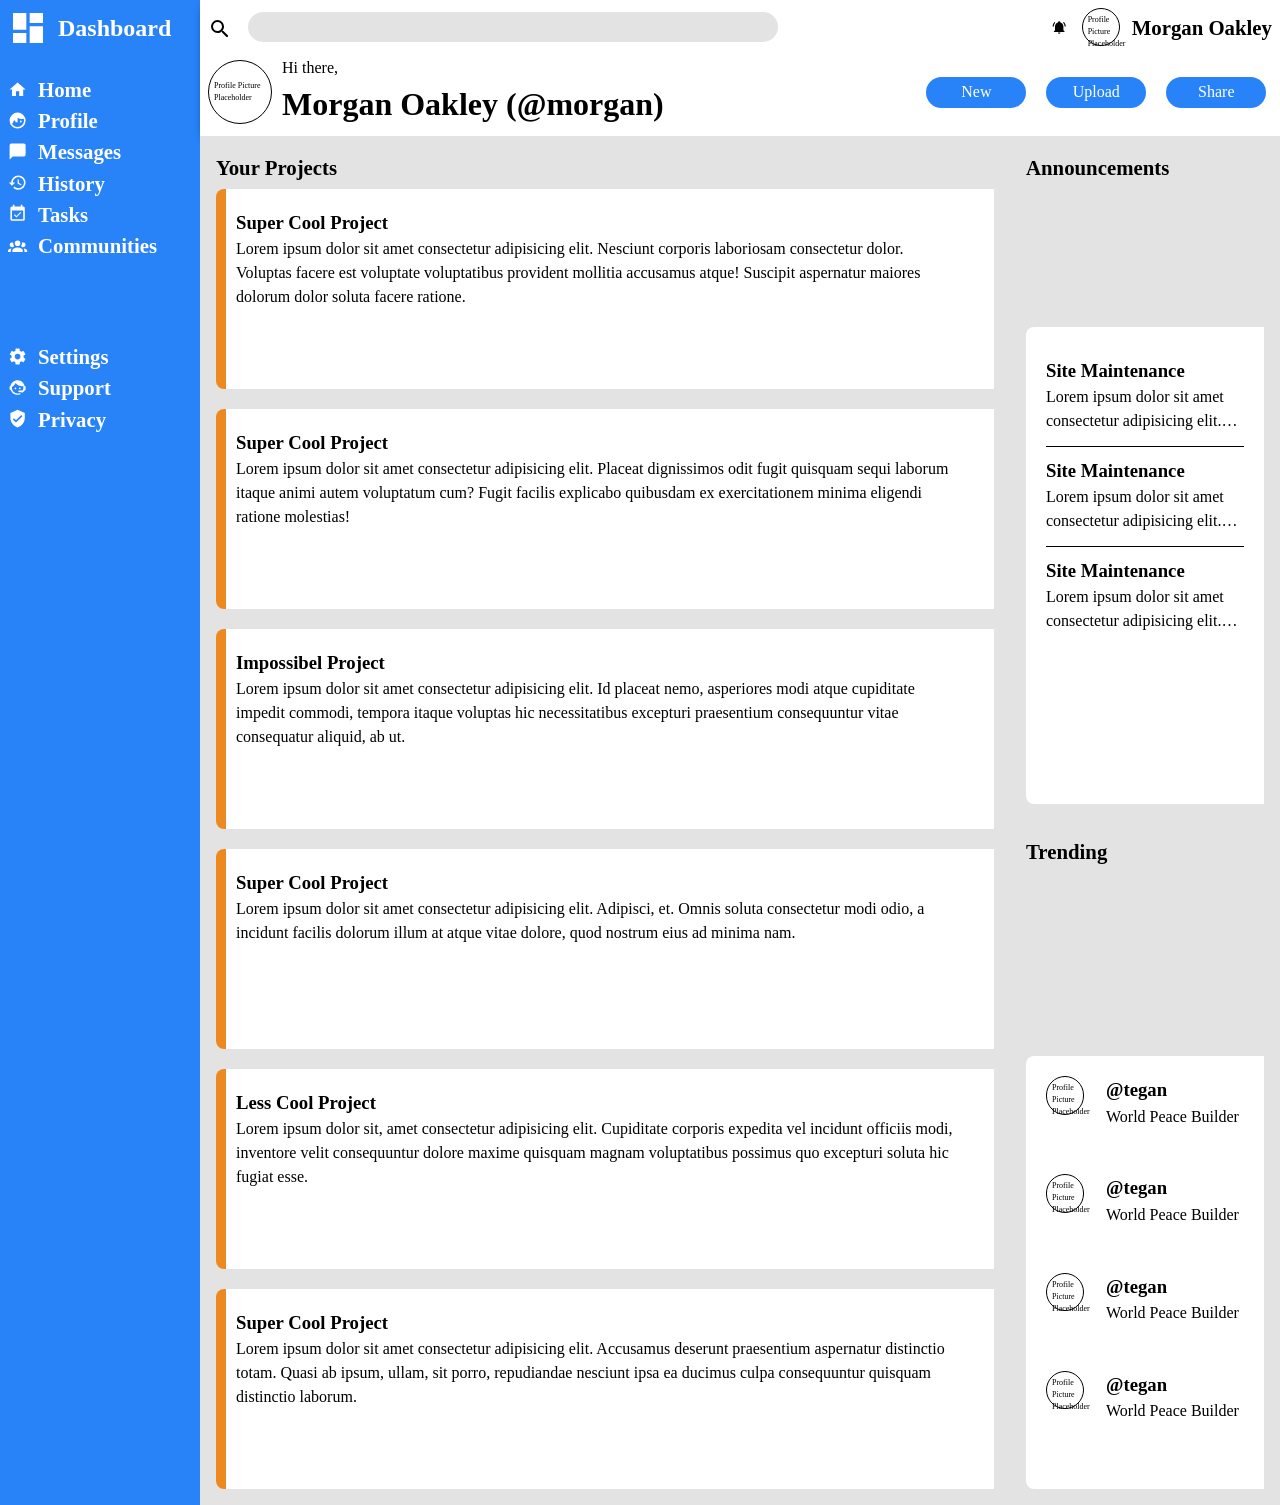
==== commit 04534eee: "Center label svg and make bigger icons" ====
--- a/index.html
+++ b/index.html
@@ -24,37 +24,37 @@
       </div>
       <div>
         <div>
-          <svg viewBox="0 0 25 25" class="icon" width="15px" height="15px">
+          <svg viewBox="0 0 25 25" class="icon">
             <use href="#home-icon"></use>
           </svg>
           <h2>Home</h2>
         </div>
         <div>
-          <svg viewBox="0 0 25 25" class="icon" width="15px" height="15px">
+          <svg viewBox="0 0 25 25" class="icon">
             <use href="#profile-icon"></use>
           </svg>
           <h2>Profile</h2>
         </div>
         <div>
-          <svg viewBox="0 0 25 25" class="icon" width="15px" height="15px">
+          <svg viewBox="0 0 25 25" class="icon">
             <use href="#messages-icon"></use>
           </svg>
           <h2>Messages</h2>
         </div>
         <div>
-          <svg viewBox="0 0 25 25" class="icon" width="15px" height="15px">
+          <svg viewBox="0 0 25 25" class="icon">
             <use href="#history-icon"></use>
           </svg>
           <h2>History</h2>
         </div>
         <div>
-          <svg viewBox="0 0 25 25" class="icon" width="15px" height="15px">
+          <svg viewBox="0 0 25 25" class="icon">
             <use href="#tasks-icon"></use>
           </svg>
           <h2>Tasks</h2>
         </div>
         <div>
-          <svg viewBox="0 0 25 25" class="icon" width="15px" height="15px">
+          <svg viewBox="0 0 25 25" class="icon">
             <use href="#communities-icon"></use>
           </svg>
           <h2>Communities</h2>
@@ -62,19 +62,19 @@
       </div>
       <div>
         <div>
-          <svg viewBox="0 0 25 25" class="icon" width="15px" height="15px">
+          <svg viewBox="0 0 25 25" class="icon">
             <use href="#settings-icon"></use>
           </svg>
           <h2>Settings</h2>
         </div>
         <div>
-          <svg viewBox="0 0 25 25" class="icon" width="15px" height="15px">
+          <svg viewBox="0 0 25 25" class="icon">
             <use href="#support-icon"></use>
           </svg>
           <h2>Support</h2>
         </div>
         <div>
-          <svg viewBox="0 0 25 25" class="icon" width="15px" height="15px">
+          <svg viewBox="0 0 25 25" class="icon">
             <use href="#privacy-icon"></use>
           </svg>
           <h2>Privacy</h2>
@@ -84,7 +84,7 @@
     <div class="header">
       <div class="search-div">
         <label for="search"
-          ><svg viewBox="0 0 20 30" width="20px" height="30px">
+          ><svg viewBox="0 0 20 20" width="20px" height="20px">
             <use href="#magnify-icon"></use></svg></label
         ><input type="search" id="search" />
       </div>
--- a/styles/style.css
+++ b/styles/style.css
@@ -108,16 +108,21 @@
     display: grid;
     grid-template-columns: 20px 1fr;
     align-items: center;
-    justify-content: start;
+    justify-items: start;
     gap: 20px;
   }
+  .search-div label {
+    display: flex;
+    flex-direction: column;
+    justify-content: center;
+  }
   input[type="search"] {
-    width: 60%;
+    width: 80%;
     border-radius: 1rem;
     border: none;
     background-color: var(--color-grey);
     padding: var(--elem-padding);
-    color: var(--color-white);
+    color: var(--color-black);
   }
   input[type="search"]:focus {
     border: 2px solid var(--color-black);
@@ -170,12 +175,22 @@
     align-items: center;
     gap: 10px;
   }
+
   svg {
     fill: var(--color-white);
   }
 
+  svg:not(.dashboard-icon) {
+    width: 20px;
+    height: 20px;
+  }
+
   h1 {
     font-size: var(--fs-big);
+  }
+
+  > div:last-child {
+    margin-top: 4rem;
   }
 }
 
@@ -204,7 +219,7 @@
   .projects-section,
   .trending-section {
     display: grid;
-    grid-template-rows: calc(0.6vh + var(--fs-medium)) 1fr;
+    grid-template-rows: calc(0.6vh + var(--fs-medium)) clamp(300px, 1fr, 400px);
     gap: 5px;
     padding: 1rem;
   }
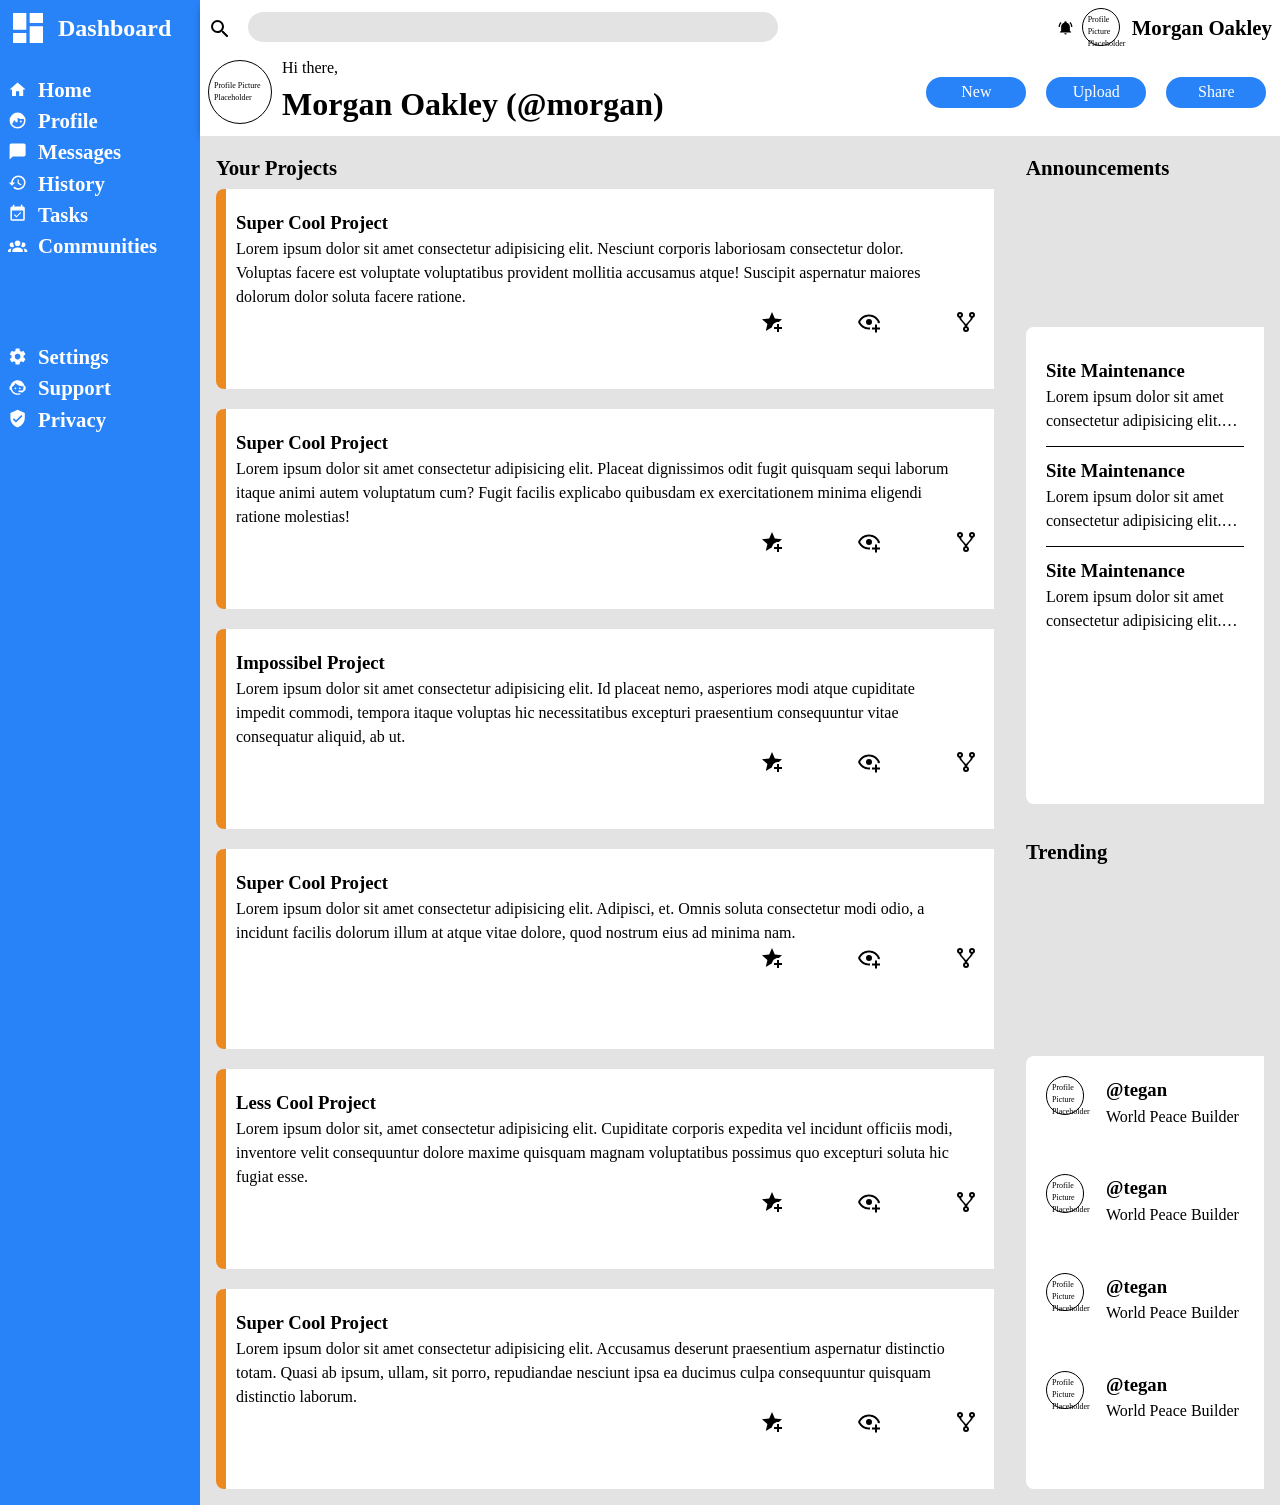
==== commit b86cbe8a: "Wrap project widgets an notification in button" ====
--- a/index.html
+++ b/index.html
@@ -89,9 +89,11 @@
         ><input type="search" id="search" />
       </div>
       <div class="header-notif-profile-section">
-        <svg viewBox="0 0 25 25" width="15px" height="15px">
-          <use href="#notification-icon"></use>
-        </svg>
+        <button>
+          <svg viewBox="0 0 24 24" width="15px" height="15px">
+            <use href="#notification-icon"></use>
+          </svg>
+        </button>
         <div class="profile-picture-small">Profile Picture Placeholder</div>
         <h2>Morgan Oakley</h2>
       </div>
@@ -249,6 +251,9 @@
           d="M9.5,3A6.5,6.5 0 0,1 16,9.5C16,11.11 15.41,12.59 14.44,13.73L14.71,14H15.5L20.5,19L19,20.5L14,15.5V14.71L13.73,14.44C12.59,15.41 11.11,16 9.5,16A6.5,6.5 0 0,1 3,9.5A6.5,6.5 0 0,1 9.5,3M9.5,5C7,5 5,7 5,9.5C5,12 7,14 9.5,14C12,14 14,12 14,9.5C14,7 12,5 9.5,5Z"
           id="magnify-icon"
         />
+        <path d="M6,2A3,3 0 0,1 9,5C9,6.28 8.19,7.38 7.06,7.81C7.15,8.27 7.39,8.83 8,9.63C9,10.92 11,12.83 12,14.17C13,12.83 15,10.92 16,9.63C16.61,8.83 16.85,8.27 16.94,7.81C15.81,7.38 15,6.28 15,5A3,3 0 0,1 18,2A3,3 0 0,1 21,5C21,6.32 20.14,7.45 18.95,7.85C18.87,8.37 18.64,9 18,9.83C17,11.17 15,13.08 14,14.38C13.39,15.17 13.15,15.73 13.06,16.19C14.19,16.62 15,17.72 15,19A3,3 0 0,1 12,22A3,3 0 0,1 9,19C9,17.72 9.81,16.62 10.94,16.19C10.85,15.73 10.61,15.17 10,14.38C9,13.08 7,11.17 6,9.83C5.36,9 5.13,8.37 5.05,7.85C3.86,7.45 3,6.32 3,5A3,3 0 0,1 6,2M6,4A1,1 0 0,0 5,5A1,1 0 0,0 6,6A1,1 0 0,0 7,5A1,1 0 0,0 6,4M18,4A1,1 0 0,0 17,5A1,1 0 0,0 18,6A1,1 0 0,0 19,5A1,1 0 0,0 18,4M12,18A1,1 0 0,0 11,19A1,1 0 0,0 12,20A1,1 0 0,0 13,19A1,1 0 0,0 12,18Z" id="fork-icon"/>
+        <path d="M5.8 21L7.4 14L2 9.2L9.2 8.6L12 2L14.8 8.6L22 9.2L18.8 12H18C14.9 12 12.4 14.3 12 17.3L5.8 21M17 14V17H14V19H17V22H19V19H22V17H19V14H17Z" id="star-icon"/>
+        <path d="M12,4.5C7,4.5 2.73,7.61 1,12C2.73,16.39 7,19.5 12,19.5C12.36,19.5 12.72,19.5 13.08,19.45C13.03,19.13 13,18.82 13,18.5C13,18.14 13.04,17.78 13.1,17.42C12.74,17.46 12.37,17.5 12,17.5C8.24,17.5 4.83,15.36 3.18,12C4.83,8.64 8.24,6.5 12,6.5C15.76,6.5 19.17,8.64 20.82,12C20.7,12.24 20.56,12.45 20.43,12.68C21.09,12.84 21.72,13.11 22.29,13.5C22.56,13 22.8,12.5 23,12C21.27,7.61 17,4.5 12,4.5M12,9A3,3 0 0,0 9,12A3,3 0 0,0 12,15A3,3 0 0,0 15,12A3,3 0 0,0 12,9M18,14.5V17.5H15V19.5H18V22.5H20V19.5H23V17.5H20V14.5H18Z" id="eye-icon"/>
       </defs>
     </svg>
   </body>
--- a/styles/style.css
+++ b/styles/style.css
@@ -212,6 +212,18 @@
         border-top-left-radius: 0.5rem;
         border-bottom-left-radius: 0.5rem;
         background-color: var(--color-white);
+        position: relative;
+        > div {
+          position: absolute;
+          right: 10px;
+          display: flex;
+          width: 30%;
+          justify-content: space-between;
+          svg {
+            width: 24px;
+            height: 24px;
+          }
+        }
       }
     }
   }
@@ -285,3 +297,12 @@
 body > svg:last-child {
   display: none;
 }
+
+button:has(> svg) {
+  appearance: none;
+  border: 0;
+  background-color: white;
+  cursor: pointer;
+  width: max-content;
+  height: max-content;
+}
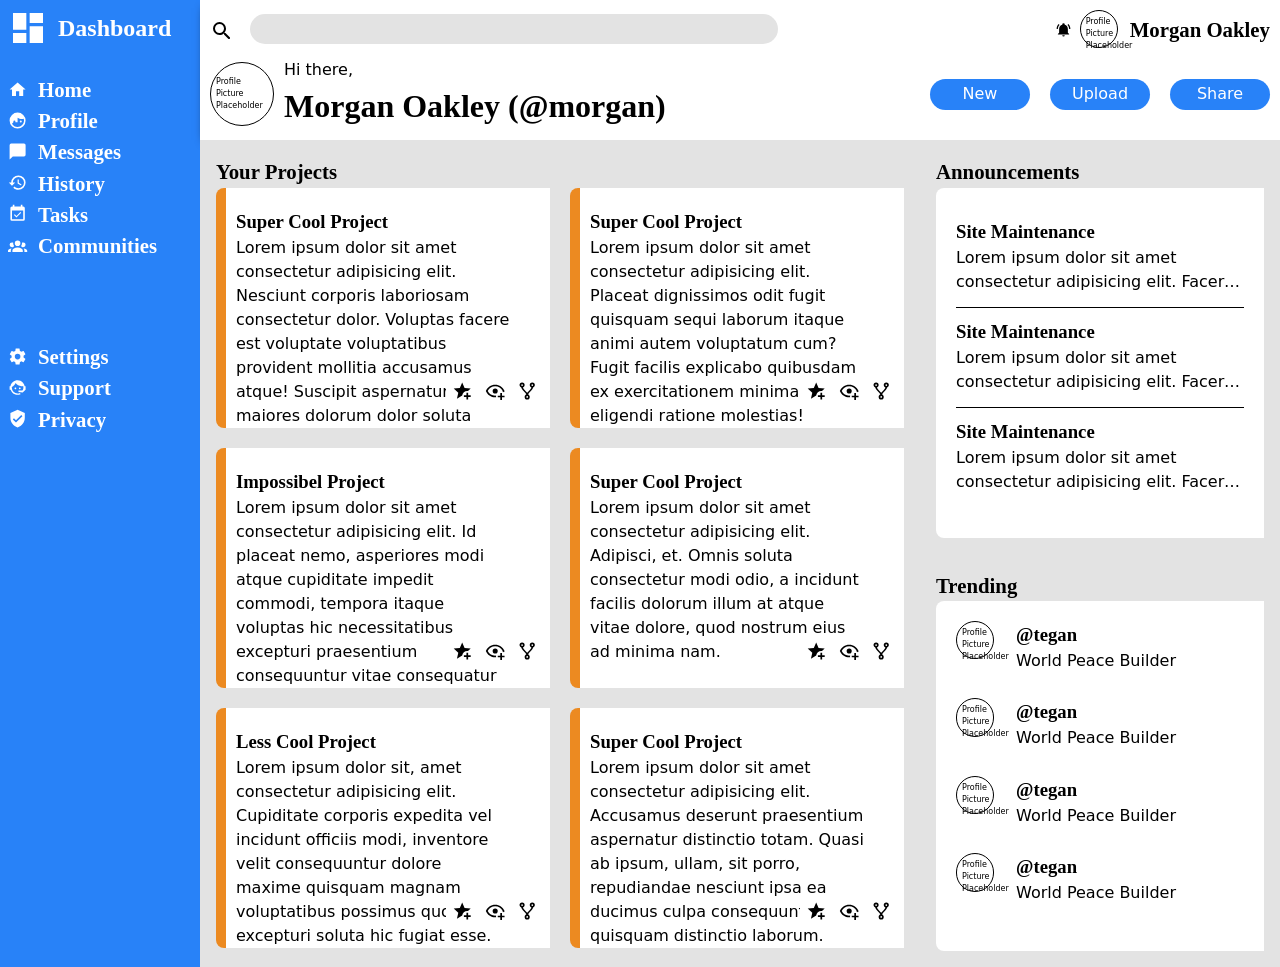
==== commit 0b66ce11: "Add custom fonts" ====
--- a/index.html
+++ b/index.html
@@ -117,10 +117,10 @@
         <div class="projects">
           <div>
             <h3>Super Cool Project</h3>
-            Lorem ipsum dolor sit amet consectetur adipisicing elit. Nesciunt
-            corporis laboriosam consectetur dolor. Voluptas facere est voluptate
-            voluptatibus provident mollitia accusamus atque! Suscipit aspernatur
-            maiores dolorum dolor soluta facere ratione.
+              Lorem ipsum dolor sit amet consectetur adipisicing elit. Nesciunt
+              corporis laboriosam consectetur dolor. Voluptas facere est voluptate
+              voluptatibus provident mollitia accusamus atque! Suscipit aspernatur
+              maiores dolorum dolor soluta facere ratione.
           </div>
           <div>
             <h3>Super Cool Project</h3>
--- a/styles/style.css
+++ b/styles/style.css
@@ -35,6 +35,19 @@
 body {
   line-height: 1.5;
   -webkit-font-smoothing: antialiased;
+  font-family:
+    "Noto Sans Condensed",
+    system-ui,
+    -apple-system,
+    BlinkMacSystemFont,
+    "Segoe UI",
+    Roboto,
+    Oxygen,
+    Ubuntu,
+    Cantarell,
+    "Open Sans",
+    "Helvetica Neue",
+    sans-serif;
 }
 
 img,
@@ -75,6 +88,8 @@
 h5,
 h6 {
   text-wrap: balance;
+  font-family:
+    "Arvo", Cambria, Cochin, Georgia, Times, "Times New Roman", serif;
 }
 
 ul[role="list"],
@@ -100,8 +115,9 @@
   padding: var(--box-padding);
   grid-area: header;
   display: grid;
-  grid-template-columns: minmax(300px, 2fr) 1fr;
+  grid-template-columns: minmax(500px, 2fr) 1fr;
   gap: 10px;
+  padding: 10px;
   align-items: center;
   box-shadow: 2px 4px 10px -4px var(--color-black);
   .search-div {
@@ -145,7 +161,7 @@
   .header-button-section {
     display: grid;
     align-content: center;
-    justify-content: center;
+    justify-content: end;
     gap: 20px;
     grid-template-columns: repeat(3, minmax(50px, 100px));
     button {
@@ -197,14 +213,15 @@
 .main {
   grid-area: main;
   display: grid;
-  grid-template: 1fr 1fr / 3fr 1fr;
+  grid-template: 1fr 1fr / 2fr 1fr;
   background-color: var(--color-grey);
   .projects-section {
+    overflow: auto;
     grid-area: 1 / 1 / -1 / 2;
     .projects {
       display: grid;
-      grid-template-columns: repeat(auto-fit, minmax(400px, 1fr));
-      grid-auto-rows: minmax(200px, 1fr);
+      grid-template-columns: repeat(auto-fit, minmax(300px, 1fr));
+      grid-auto-rows: 240px;
       gap: 20px;
       > div {
         border-left: 10px solid var(--color-orange);
@@ -213,9 +230,11 @@
         border-bottom-left-radius: 0.5rem;
         background-color: var(--color-white);
         position: relative;
+        overflow: auto;
         > div {
           position: absolute;
-          right: 10px;
+          right: 2%;
+          bottom: 10%;
           display: flex;
           width: 30%;
           justify-content: space-between;
@@ -231,7 +250,7 @@
   .projects-section,
   .trending-section {
     display: grid;
-    grid-template-rows: calc(0.6vh + var(--fs-medium)) clamp(300px, 1fr, 400px);
+    grid-template-rows: calc(0.6vh + var(--fs-medium)) 350px;
     gap: 5px;
     padding: 1rem;
   }
@@ -301,8 +320,28 @@
 button:has(> svg) {
   appearance: none;
   border: 0;
-  background-color: white;
+  background-color: var(--color-white);
   cursor: pointer;
   width: max-content;
   height: max-content;
 }
+
+@font-face {
+  font-family: "Noto Sans Condensed";
+  src:
+    url("NotoSansCondensed-Regular.woff2") format("woff2"),
+    url("NotoSansCondensed-Regular.woff") format("woff");
+  font-weight: normal;
+  font-style: normal;
+  font-display: swap;
+}
+
+@font-face {
+  font-family: "Arvo";
+  src:
+    url("Arvo-Bold.woff2") format("woff2"),
+    url("Arvo-Bold.woff") format("woff");
+  font-weight: bold;
+  font-style: normal;
+  font-display: swap;
+}
